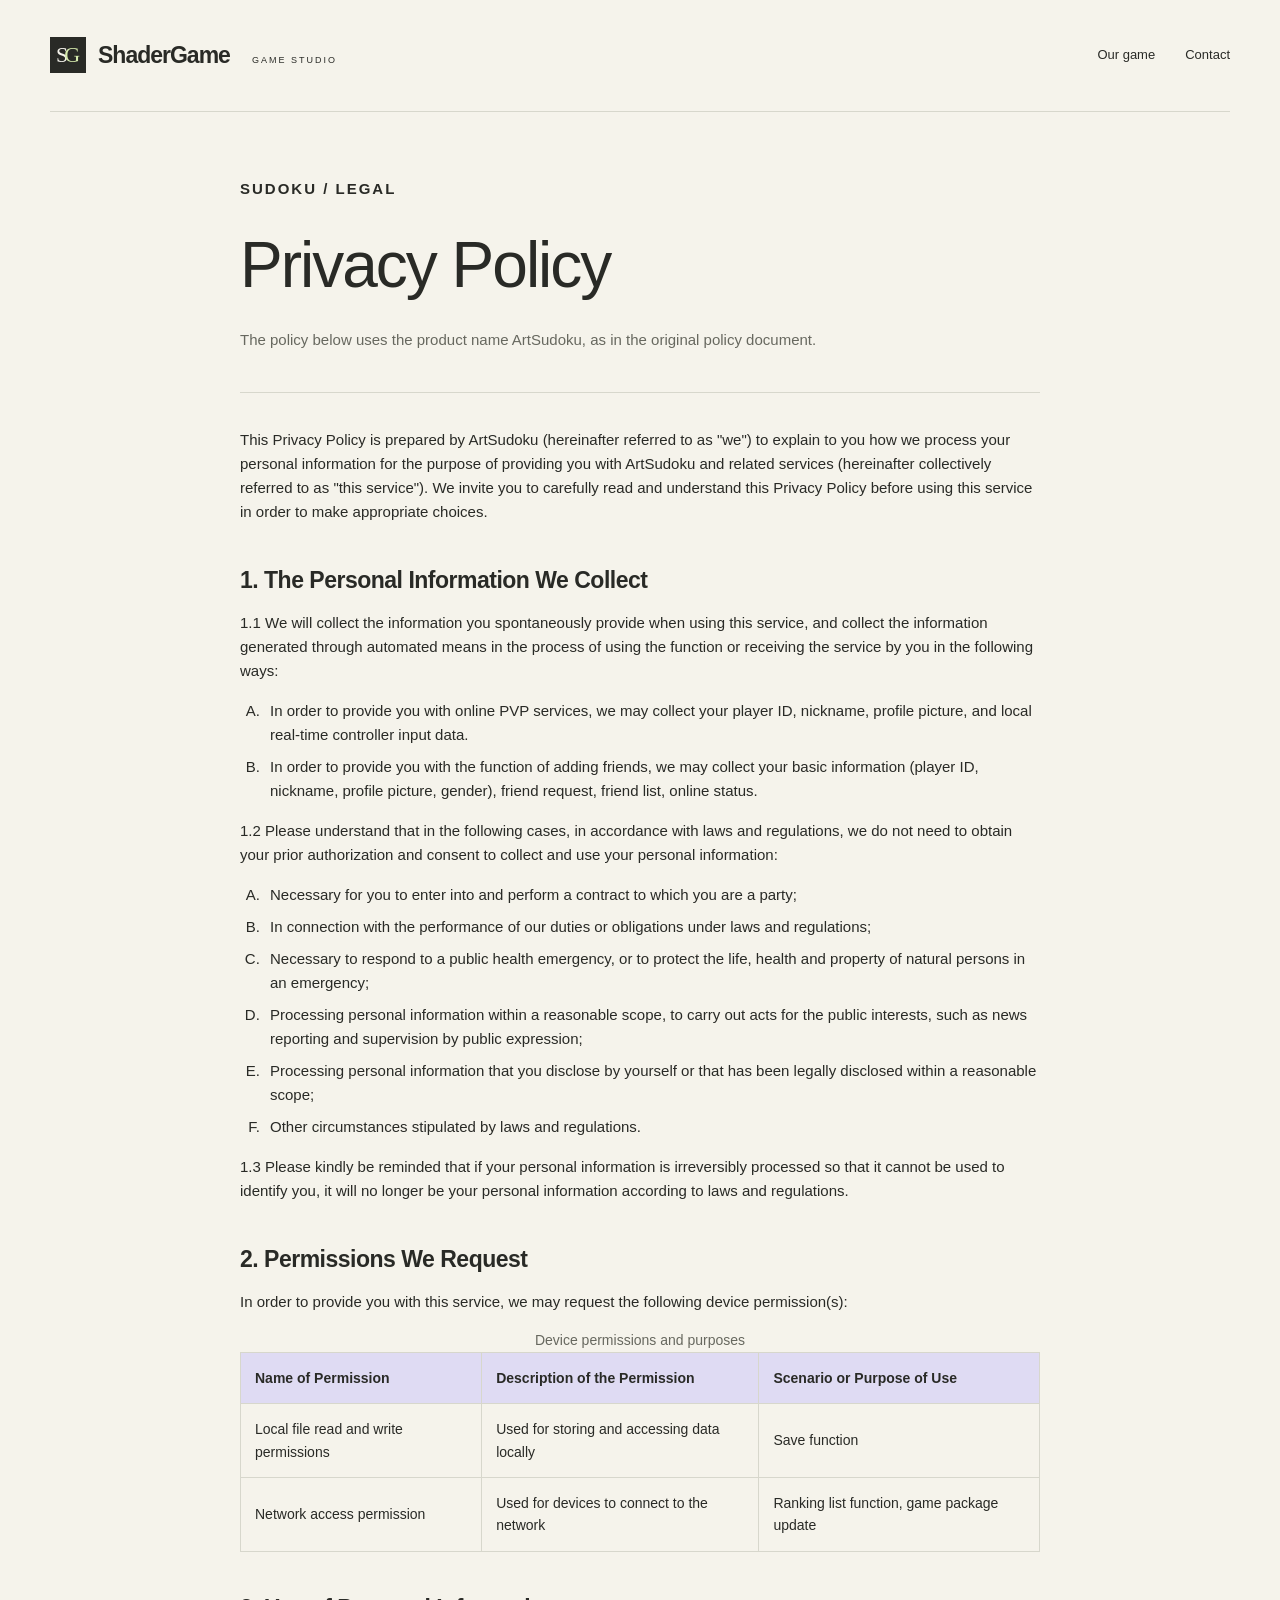
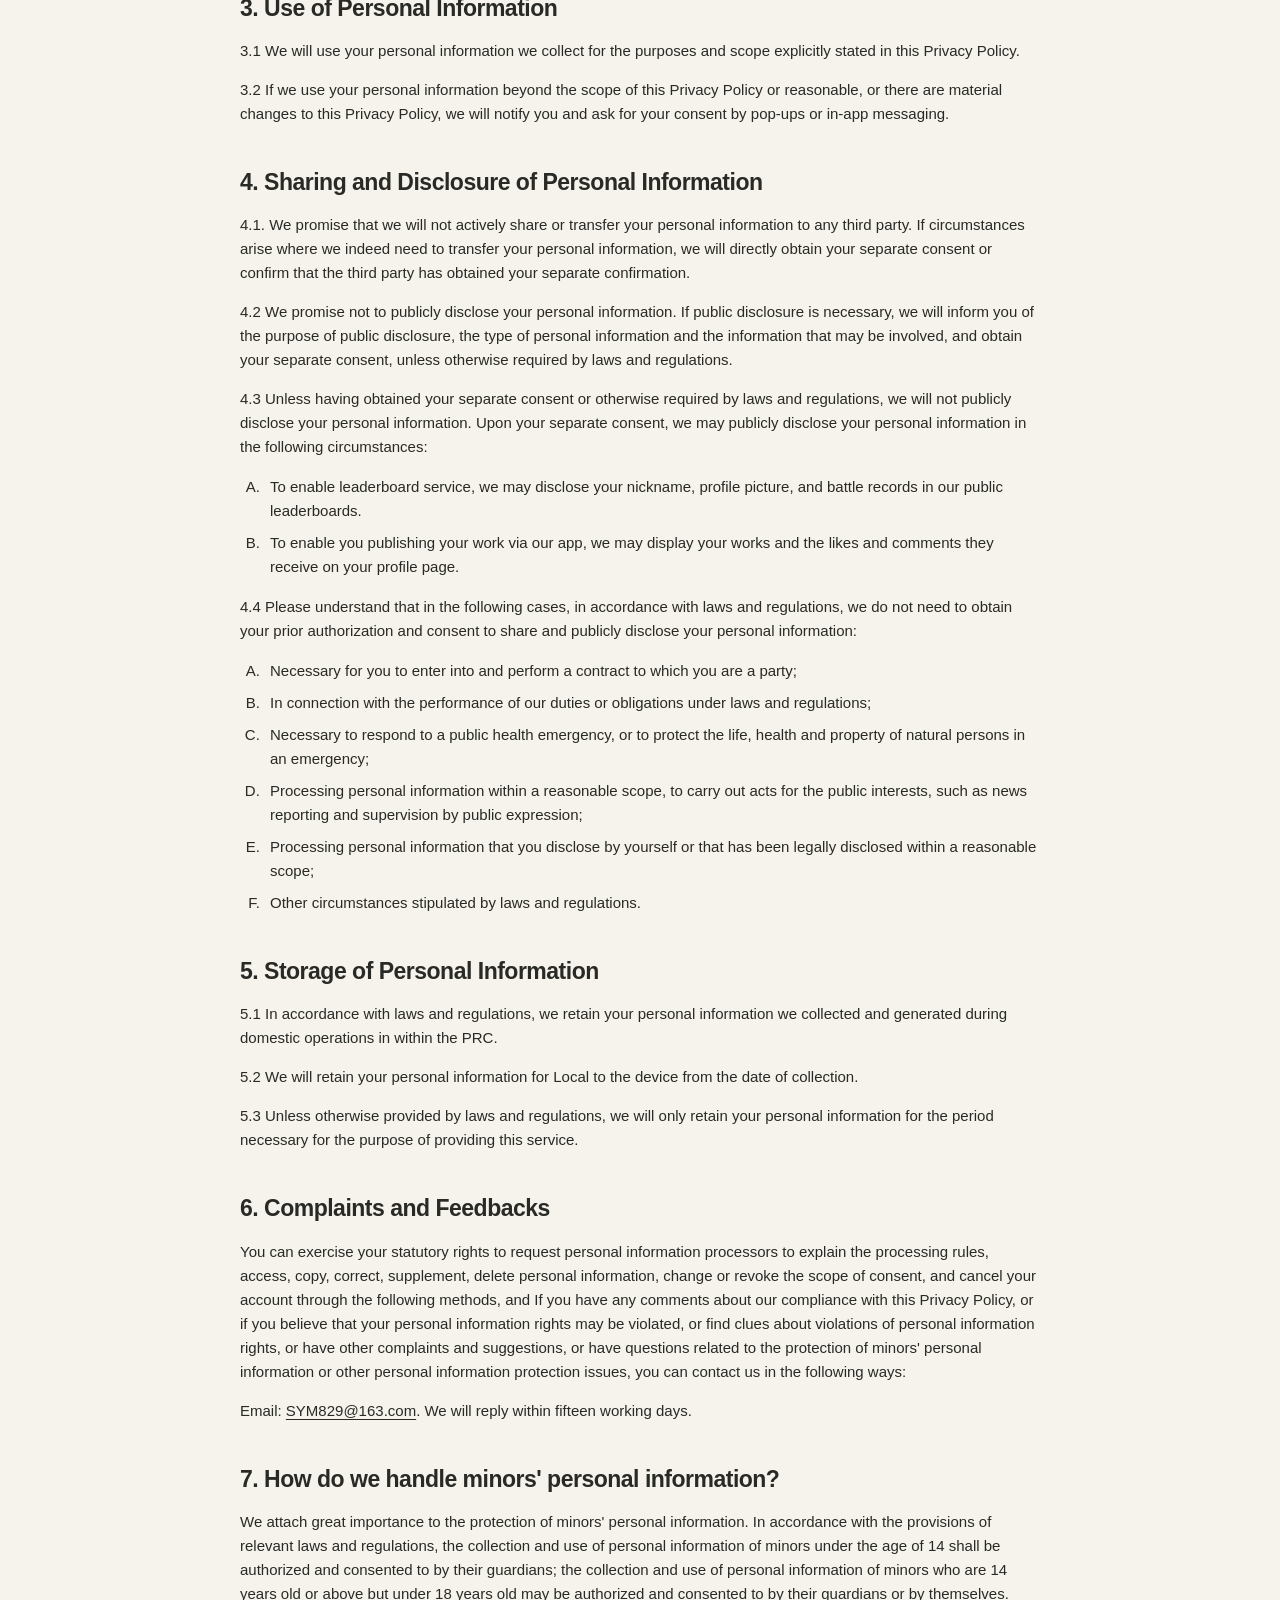
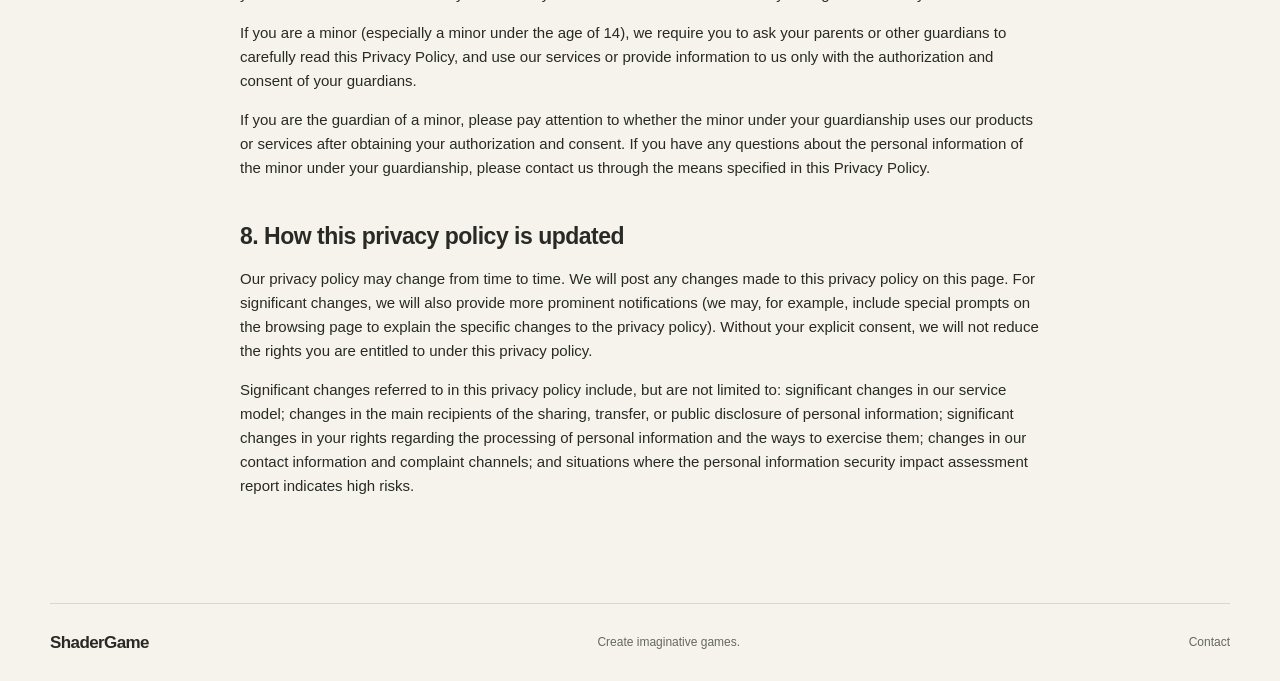
==== privacy.html @ ff15228d "init" ====
<!doctype html>
<html lang="en">
<head>
  <meta charset="utf-8">
  <meta name="viewport" content="width=device-width, initial-scale=1">
  <meta name="description" content="ArtSudoku privacy policy: personal information, permissions, data use, storage, and privacy contact details.">
  <meta name="theme-color" content="#f5f3eb">
  <title>Sudoku Privacy Policy | ShaderGame</title>
  <link rel="stylesheet" href="styles.css">
</head>
<body>
  <a class="skip-link" href="#main">Skip to content</a>
  <header class="site-header wrap">
    <a class="brand" href="./" aria-label="ShaderGame home"><span class="brand-mark" aria-hidden="true">S<span>G</span></span>ShaderGame<span class="brand-type">GAME STUDIO</span></a>
    <nav aria-label="Main navigation"><a href="./#game">Our game</a><a href="./#contact">Contact</a></nav>
  </header>
  <main id="main" class="policy wrap">
    <div class="policy-intro"><p class="eyebrow">SUDOKU / LEGAL</p><h1>Privacy Policy</h1><p class="muted">The policy below uses the product name ArtSudoku, as in the original policy document.</p></div>
    <p>This Privacy Policy is prepared by ArtSudoku (hereinafter referred to as "we") to explain to you how we process your personal information for the purpose of providing you with ArtSudoku and related services (hereinafter collectively referred to as "this service"). We invite you to carefully read and understand this Privacy Policy before using this service in order to make appropriate choices.</p>
    <section aria-labelledby="collection"><h2 id="collection">1. The Personal Information We Collect</h2>
      <p>1.1 We will collect the information you spontaneously provide when using this service, and collect the information generated through automated means in the process of using the function or receiving the service by you in the following ways:</p>
      <ol type="A"><li>In order to provide you with online PVP services, we may collect your player ID, nickname, profile picture, and local real-time controller input data.</li><li>In order to provide you with the function of adding friends, we may collect your basic information (player ID, nickname, profile picture, gender), friend request, friend list, online status.</li></ol>
      <p>1.2 Please understand that in the following cases, in accordance with laws and regulations, we do not need to obtain your prior authorization and consent to collect and use your personal information:</p>
      <ol type="A"><li>Necessary for you to enter into and perform a contract to which you are a party;</li><li>In connection with the performance of our duties or obligations under laws and regulations;</li><li>Necessary to respond to a public health emergency, or to protect the life, health and property of natural persons in an emergency;</li><li>Processing personal information within a reasonable scope, to carry out acts for the public interests, such as news reporting and supervision by public expression;</li><li>Processing personal information that you disclose by yourself or that has been legally disclosed within a reasonable scope;</li><li>Other circumstances stipulated by laws and regulations.</li></ol>
      <p>1.3 Please kindly be reminded that if your personal information is irreversibly processed so that it cannot be used to identify you, it will no longer be your personal information according to laws and regulations.</p>
    </section>
    <section aria-labelledby="permissions"><h2 id="permissions">2. Permissions We Request</h2><p>In order to provide you with this service, we may request the following device permission(s):</p>
      <div class="table-scroll"><table><caption class="muted">Device permissions and purposes</caption><thead><tr><th scope="col">Name of Permission</th><th scope="col">Description of the Permission</th><th scope="col">Scenario or Purpose of Use</th></tr></thead><tbody><tr><td>Local file read and write permissions</td><td>Used for storing and accessing data locally</td><td>Save function</td></tr><tr><td>Network access permission</td><td>Used for devices to connect to the network</td><td>Ranking list function, game package update</td></tr></tbody></table></div>
    </section>
    <section aria-labelledby="use"><h2 id="use">3. Use of Personal Information</h2><p>3.1 We will use your personal information we collect for the purposes and scope explicitly stated in this Privacy Policy.</p><p>3.2 If we use your personal information beyond the scope of this Privacy Policy or reasonable, or there are material changes to this Privacy Policy, we will notify you and ask for your consent by pop-ups or in-app messaging.</p></section>
    <section aria-labelledby="sharing"><h2 id="sharing">4. Sharing and Disclosure of Personal Information</h2>
      <p>4.1. We promise that we will not actively share or transfer your personal information to any third party. If circumstances arise where we indeed need to transfer your personal information, we will directly obtain your separate consent or confirm that the third party has obtained your separate confirmation.</p>
      <p>4.2 We promise not to publicly disclose your personal information. If public disclosure is necessary, we will inform you of the purpose of public disclosure, the type of personal information and the information that may be involved, and obtain your separate consent, unless otherwise required by laws and regulations.</p>
      <p>4.3 Unless having obtained your separate consent or otherwise required by laws and regulations, we will not publicly disclose your personal information. Upon your separate consent, we may publicly disclose your personal information in the following circumstances:</p>
      <ol type="A"><li>To enable leaderboard service, we may disclose your nickname, profile picture, and battle records in our public leaderboards.</li><li>To enable you publishing your work via our app, we may display your works and the likes and comments they receive on your profile page.</li></ol>
      <p>4.4 Please understand that in the following cases, in accordance with laws and regulations, we do not need to obtain your prior authorization and consent to share and publicly disclose your personal information:</p>
      <ol type="A"><li>Necessary for you to enter into and perform a contract to which you are a party;</li><li>In connection with the performance of our duties or obligations under laws and regulations;</li><li>Necessary to respond to a public health emergency, or to protect the life, health and property of natural persons in an emergency;</li><li>Processing personal information within a reasonable scope, to carry out acts for the public interests, such as news reporting and supervision by public expression;</li><li>Processing personal information that you disclose by yourself or that has been legally disclosed within a reasonable scope;</li><li>Other circumstances stipulated by laws and regulations.</li></ol>
    </section>
    <section aria-labelledby="storage"><h2 id="storage">5. Storage of Personal Information</h2><p>5.1 In accordance with laws and regulations, we retain your personal information we collected and generated during domestic operations in within the PRC.</p><p>5.2 We will retain your personal information for Local to the device from the date of collection.</p><p>5.3 Unless otherwise provided by laws and regulations, we will only retain your personal information for the period necessary for the purpose of providing this service.</p></section>
    <section aria-labelledby="feedback"><h2 id="feedback">6. Complaints and Feedbacks</h2>
      <p>You can exercise your statutory rights to request personal information processors to explain the processing rules, access, copy, correct, supplement, delete personal information, change or revoke the scope of consent, and cancel your account through the following methods, and If you have any comments about our compliance with this Privacy Policy, or if you believe that your personal information rights may be violated, or find clues about violations of personal information rights, or have other complaints and suggestions, or have questions related to the protection of minors' personal information or other personal information protection issues, you can contact us in the following ways:</p>
      <p>Email: <a href="mailto:SYM829@163.com">SYM829@163.com</a>. We will reply within fifteen working days.</p>
    </section>
    <section aria-labelledby="minors"><h2 id="minors">7. How do we handle minors' personal information?</h2>
      <p>We attach great importance to the protection of minors' personal information. In accordance with the provisions of relevant laws and regulations, the collection and use of personal information of minors under the age of 14 shall be authorized and consented to by their guardians; the collection and use of personal information of minors who are 14 years old or above but under 18 years old may be authorized and consented to by their guardians or by themselves.</p>
      <p>If you are a minor (especially a minor under the age of 14), we require you to ask your parents or other guardians to carefully read this Privacy Policy, and use our services or provide information to us only with the authorization and consent of your guardians.</p>
      <p>If you are the guardian of a minor, please pay attention to whether the minor under your guardianship uses our products or services after obtaining your authorization and consent. If you have any questions about the personal information of the minor under your guardianship, please contact us through the means specified in this Privacy Policy.</p>
    </section>
    <section aria-labelledby="updates"><h2 id="updates">8. How this privacy policy is updated</h2>
      <p>Our privacy policy may change from time to time. We will post any changes made to this privacy policy on this page. For significant changes, we will also provide more prominent notifications (we may, for example, include special prompts on the browsing page to explain the specific changes to the privacy policy). Without your explicit consent, we will not reduce the rights you are entitled to under this privacy policy.</p>
      <p>Significant changes referred to in this privacy policy include, but are not limited to: significant changes in our service model; changes in the main recipients of the sharing, transfer, or public disclosure of personal information; significant changes in your rights regarding the processing of personal information and the ways to exercise them; changes in our contact information and complaint channels; and situations where the personal information security impact assessment report indicates high risks.</p>
    </section>
  </main>
  <footer class="site-footer wrap"><a class="footer-brand" href="./">ShaderGame</a><span>Create imaginative games.</span><a href="./#contact">Contact</a></footer>
</body>
</html>
---- styles.css ----
:root { color-scheme: light; --paper: #f5f3eb; --ink: #292a26; --muted: #67685f; --line: #d7d7cc; --purple: #dfdbf3; --green: #d6ebad; }
* { box-sizing: border-box; }
html { scroll-behavior: smooth; scroll-padding-top: 24px; }
body { margin: 0; background: var(--paper); color: var(--ink); font-family: Arial, Helvetica, sans-serif; line-height: 1.6; }
a { color: inherit; text-decoration: none; }
a:focus-visible { outline: 3px solid #6554a7; outline-offset: 6px; }
a:hover { text-decoration: underline; text-underline-offset: 5px; }
.wrap { width: min(1180px, calc(100% - 96px)); margin-inline: auto; }
.skip-link { position: absolute; top: -80px; left: 16px; padding: 10px 20px; background: var(--ink); color: white; z-index: 10; }
.skip-link:focus { top: 12px; }
.site-header { display: flex; justify-content: space-between; align-items: center; min-height: 112px; border-bottom: 1px solid var(--line); gap: 24px; }
.brand { display: flex; align-items: center; gap: 12px; font-size: 23px; font-weight: 700; letter-spacing: -1px; }
.brand-mark { display: flex; align-items: center; justify-content: center; width: 36px; height: 36px; background: var(--ink); color: var(--paper); font: 22px Georgia, serif; letter-spacing: -4px; padding-right: 4px; }
.brand-mark span { color: var(--green); }
.brand-type { align-self: flex-end; margin: 0 0 7px 10px; font-size: 9px; letter-spacing: 2px; font-weight: 400; }
nav { display: flex; gap: 30px; font-size: 13px; }
.hero { display: grid; grid-template-columns: 1.2fr 1fr; align-items: center; gap: 60px; padding-block: 100px 108px; }
.eyebrow { font-size: 11px; font-weight: 600; letter-spacing: 2px; margin: 0 0 30px; }
.status-dot { display: inline-block; width: 7px; height: 7px; border-radius: 50%; background: #5d7641; margin-right: 7px; }
h1 { font-size: clamp(48px, 5.5vw, 76px); letter-spacing: -4px; line-height: 1.08; font-weight: 500; margin: 0 0 28px; }
em { font-family: Georgia, 'Times New Roman', serif; font-weight: 400; }
.hero-description { color: var(--muted); font-size: 17px; line-height: 1.8; }
.chinese { font-size: 13px; color: var(--muted); margin-top: 16px; }
.button { display: inline-flex; justify-content: space-between; align-items: center; gap: 36px; background: var(--ink); color: var(--paper); padding: 15px 23px; margin-top: 26px; font-size: 13px; }
.button:hover { background: #45463f; text-decoration: none; }
.hero-art { position: relative; padding: 40px 30px; background: var(--purple); border: 1px solid #cbc6e0; }
.art-label, .art-note { display: block; font-size: 9px; letter-spacing: 1.7px; }
.art-label { margin-bottom: 30px; }
.puzzle-frame { margin: 0 6px 30px; border: 2px solid var(--ink); transform: rotate(-6deg); box-shadow: 9px 10px 0 #b9b3d3; }
.puzzle { display: block; width: 100%; height: auto; }
.art-note { text-align: right; }
.floating-number { position: absolute; bottom: 50px; right: -20px; width: 64px; height: 72px; background: var(--green); border: 1px solid var(--ink); display: grid; place-items: center; font: italic 48px Georgia, serif; transform: rotate(9deg); }
.game-section { background: var(--green); border-block: 1px solid #becb9f; padding-block: 70px; }
.game-layout { display: grid; grid-template-columns: 1fr 1fr; gap: 90px; }
h2 { font-size: clamp(42px, 5vw, 64px); font-weight: 500; line-height: 1.1; letter-spacing: -2.5px; margin: 0; }
.game-layout h2 { font-size: clamp(70px, 8vw, 112px); letter-spacing: -6px; margin-top: 46px; }
.title-dot { color: #667f46; }
.game-subtitle { font-size: 13px; margin-top: 24px; }
.tag { display: inline-block; font-size: 10px; letter-spacing: 1.4px; border: 1px solid #8d9f72; padding: 4px 10px; }
h3 { font-weight: 500; font-size: 30px; line-height: 1.25; letter-spacing: -1px; margin-block: 25px 18px; }
.game-copy p { max-width: 440px; font-size: 14px; }
.text-link { display: inline-flex; gap: 35px; border-bottom: 1px solid var(--ink); padding-block: 12px 6px; font-size: 13px; }
.studio-section { padding-block: 85px; border-bottom: 1px solid var(--line); }
.studio-layout { display: grid; grid-template-columns: 1fr 1fr; gap: 90px; align-items: center; }
.studio-statement { font-size: 23px; line-height: 1.55; margin-top: 0; }
.muted { color: var(--muted); font-size: 14px; }
.contact-section { padding-block: 70px; display: flex; justify-content: space-between; align-items: center; gap: 36px; }
.contact-section .eyebrow { margin-bottom: 20px; }
.contact-section h2 { font-size: 48px; }
.contact-section p:last-child { font-size: 14px; color: var(--muted); }
.contact-email { font-size: clamp(18px, 2.5vw, 30px); letter-spacing: -0.5px; border-bottom: 1px solid var(--ink); padding-bottom: 6px; overflow-wrap: anywhere; }
.contact-email span { margin-left: 18px; }
.site-footer { display: flex; align-items: center; justify-content: space-between; gap: 20px; border-top: 1px solid var(--line); padding-block: 25px; font-size: 12px; color: var(--muted); }
.footer-brand { color: var(--ink); font-weight: 700; font-size: 17px; letter-spacing: -0.6px; }
.policy { max-width: 800px; margin-inline: auto; padding-block: 65px 90px; }
.policy h1 { font-size: clamp(40px, 6vw, 64px); letter-spacing: -2px; }
.policy-intro { border-bottom: 1px solid var(--line); padding-bottom: 25px; margin-bottom: 35px; }
.policy h2 { font: 600 23px/1.4 Arial, Helvetica, sans-serif; letter-spacing: -0.5px; margin-block: 40px 15px; }
.policy p, .policy li { font-size: 15px; }
.policy ol { padding-left: 24px; }
.policy li { padding-left: 6px; margin-block: 8px; }
.policy a { text-decoration: underline; text-underline-offset: 3px; }
.table-scroll { overflow-x: auto; }
table { width: 100%; border-collapse: collapse; font-size: 14px; }
th, td { padding: 14px; text-align: left; border: 1px solid var(--line); }
th { background: var(--purple); }
@media (min-width: 1600px) { .hero { padding-block: 125px; } }
@media (max-width: 900px) {
  .wrap { width: calc(100% - 48px); }
  .brand-type { display: none; }
  .hero { gap: 32px; padding-block: 70px; }
  h1 { letter-spacing: -2px; }
  .hero-art { padding: 26px 18px; }
  .art-label { font-size: 8px; letter-spacing: 0.7px; }
  .game-layout, .studio-layout { gap: 40px; }
}
@media (max-width: 640px) {
  .site-header { min-height: 90px; flex-wrap: wrap; padding-block: 20px; gap: 15px; }
  .brand { font-size: 21px; }
  nav { gap: 22px; font-size: 12px; }
  .hero { grid-template-columns: 1fr; gap: 52px; padding-block: 52px 60px; }
  h1 { font-size: clamp(43px, 10vw, 64px); }
  .hero-description { font-size: 15px; }
  .hero-art { width: min(100%, 380px); justify-self: center; padding: 30px 26px; }
  .floating-number { right: -12px; }
  .game-layout, .studio-layout { grid-template-columns: 1fr; gap: 30px; }
  .game-section { padding-block: 48px; }
  .game-layout h2 { margin-top: 20px; }
  .game-copy { border-top: 1px solid #aabf8a; padding-top: 28px; }
  .studio-section { padding-block: 55px; }
  .studio-statement { font-size: 20px; }
  .contact-section { display: block; padding-block: 50px; }
  .contact-email { display: inline-block; margin-top: 15px; font-size: 23px; }
  .site-footer { flex-wrap: wrap; font-size: 11px; }
  .site-footer > span { display: none; }
  .policy { padding-block: 40px 60px; }
  .policy h2 { font-size: 21px; }
  th, td { padding: 10px; }
}
@media (prefers-reduced-motion: reduce) { html { scroll-behavior: auto; } }
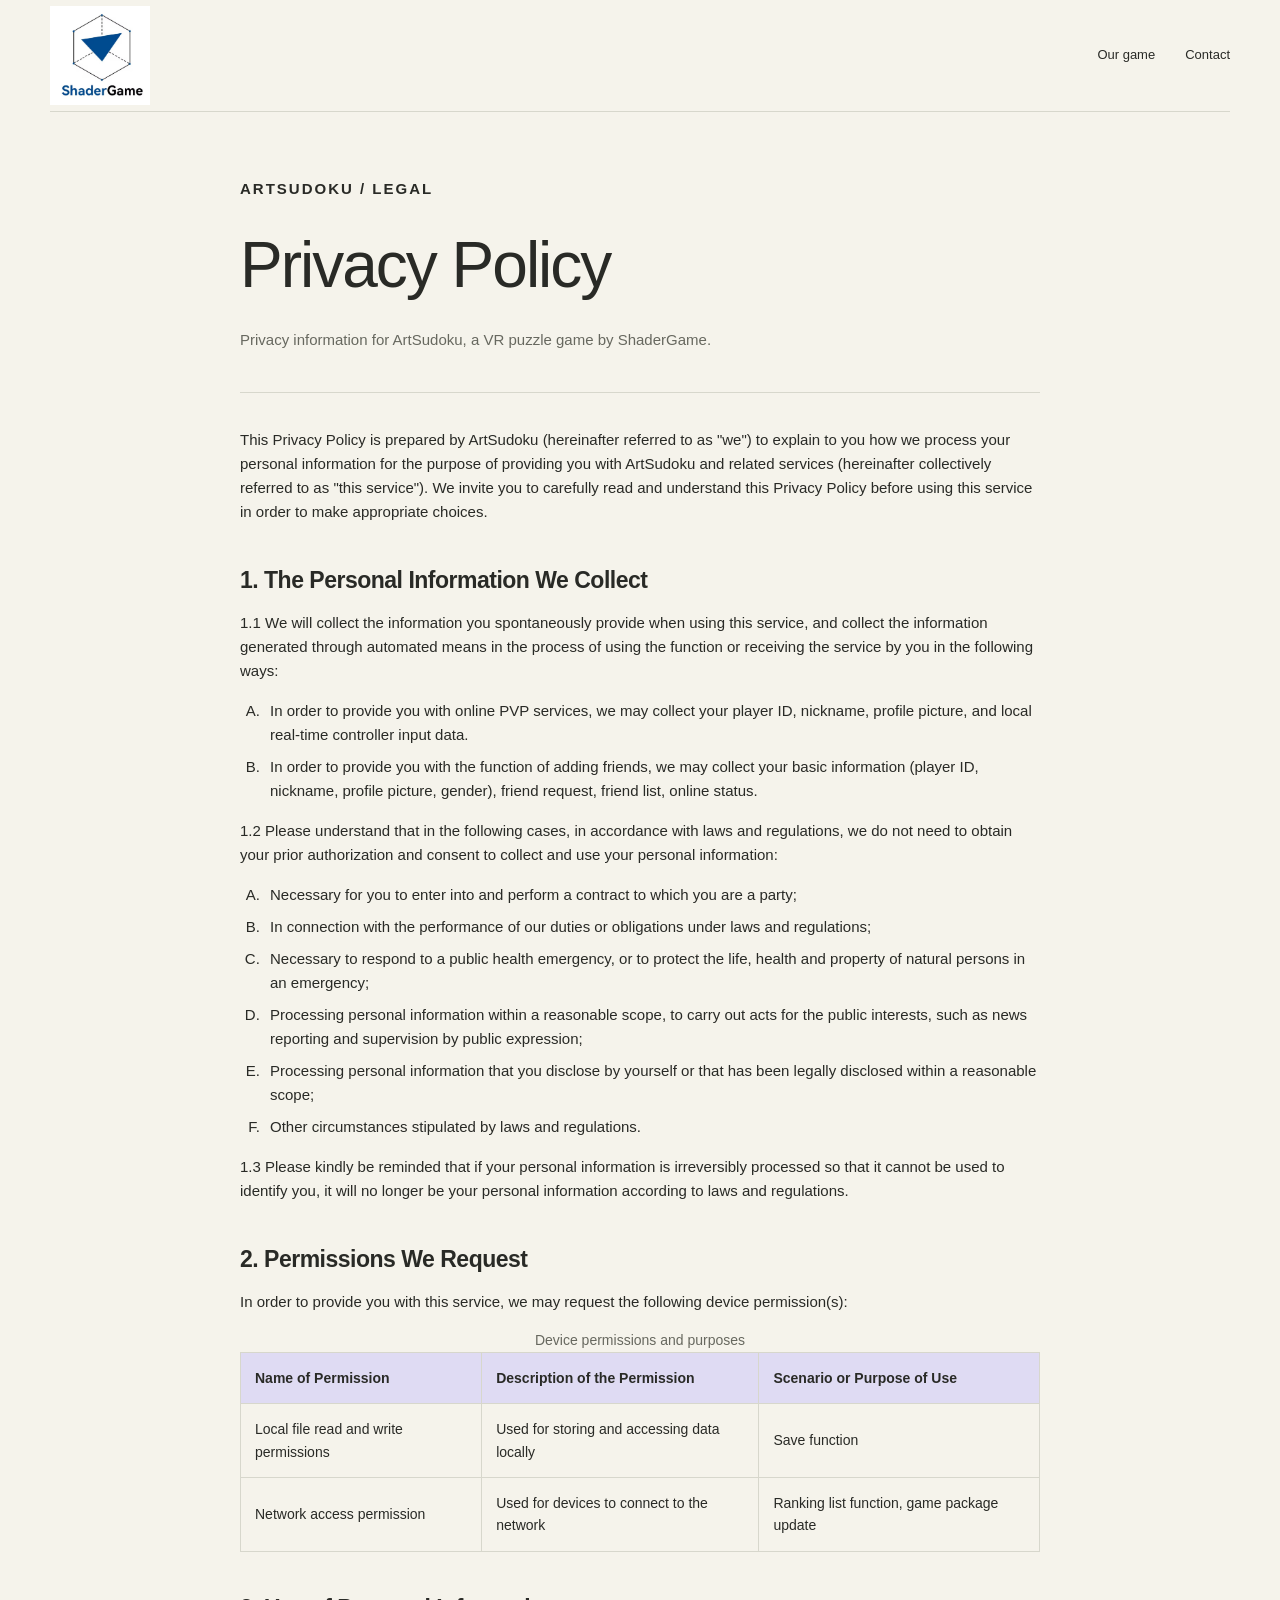
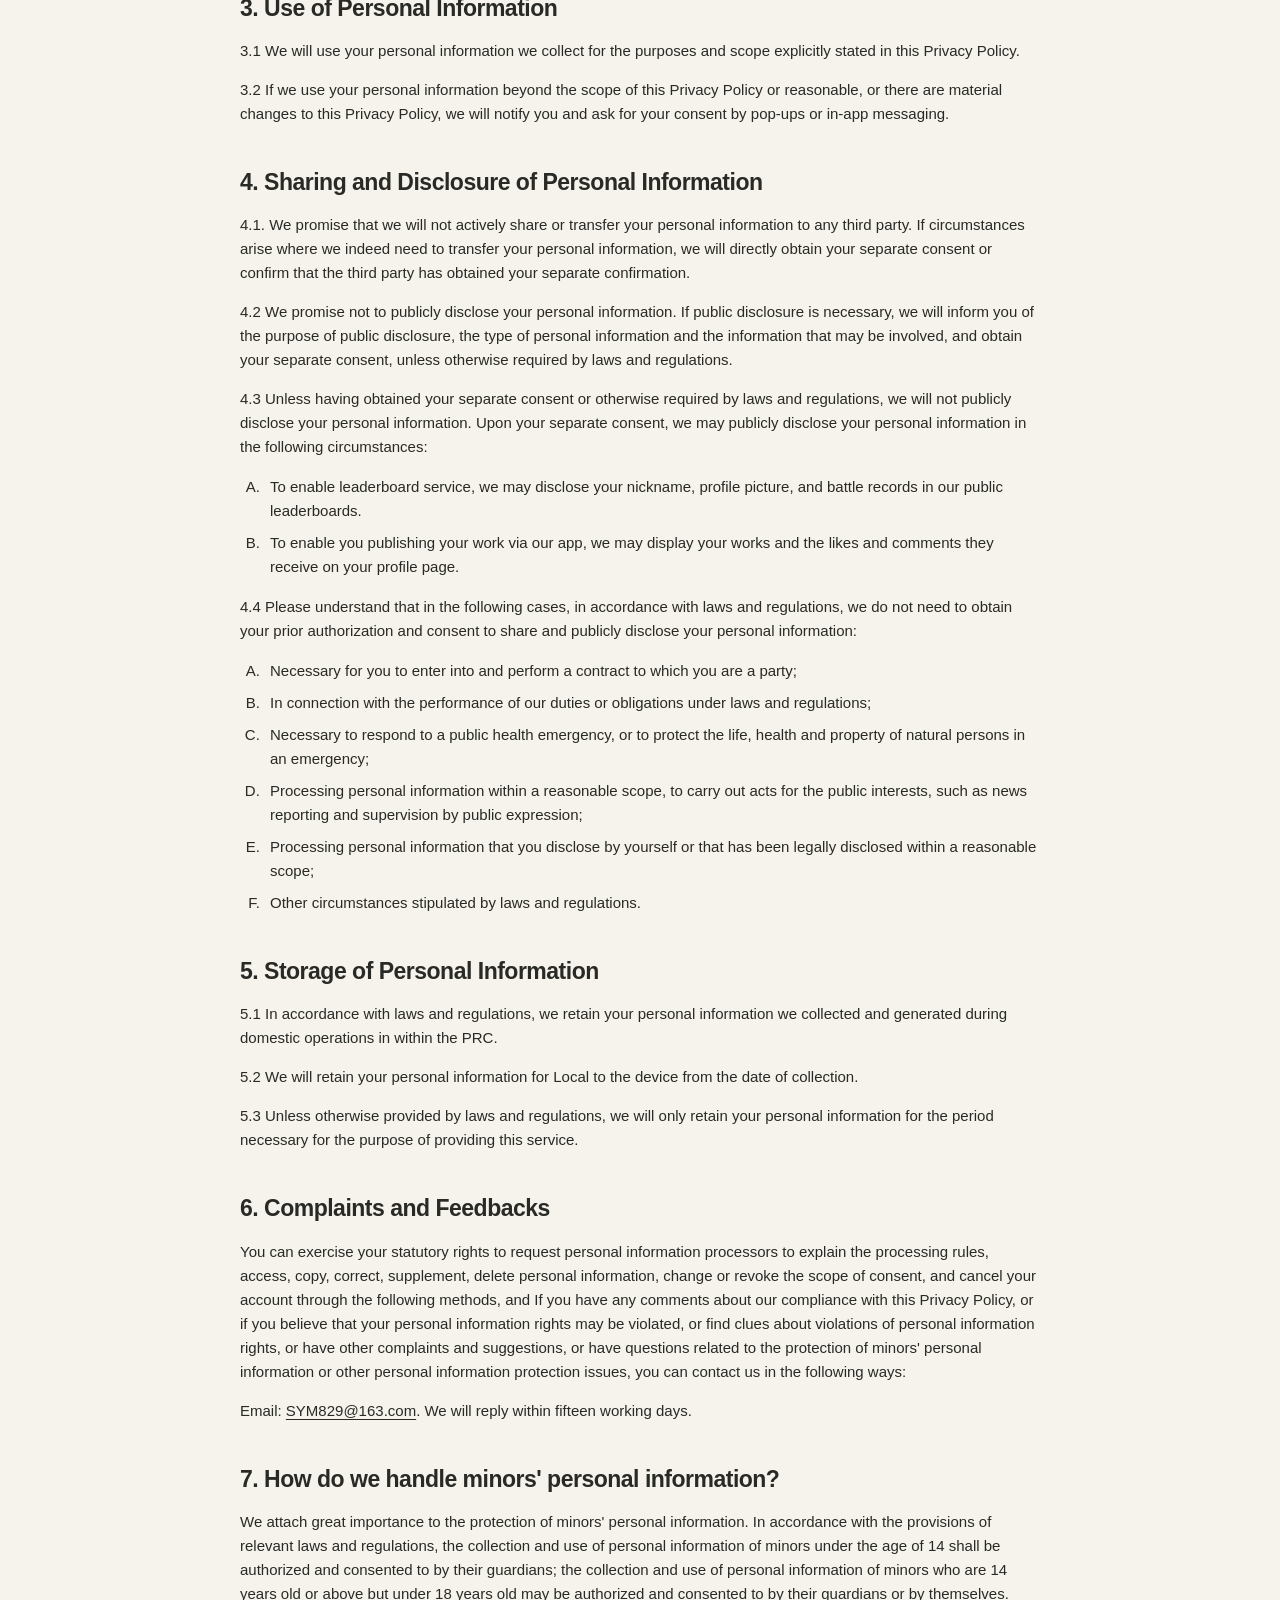
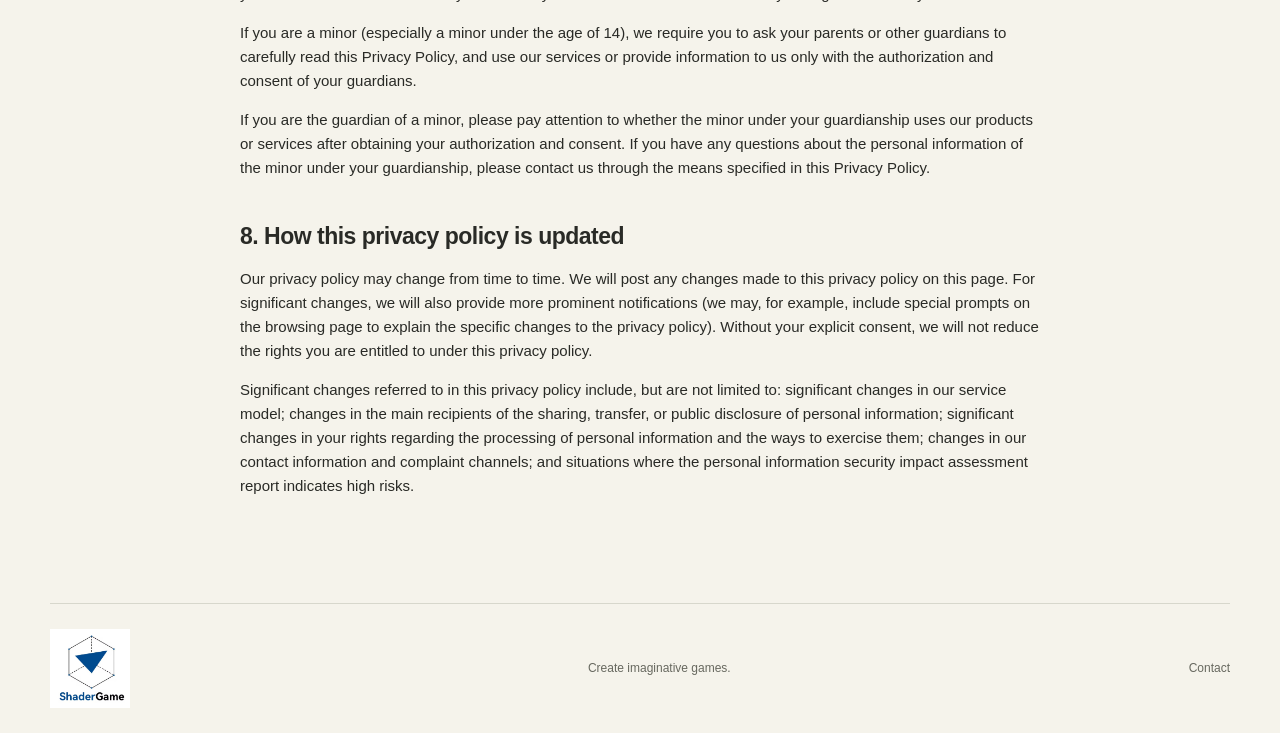
==== commit 48fa66da: "updata" ====
--- a/privacy.html
+++ b/privacy.html
@@ -1,21 +1,21 @@
-<!doctype html>
+<!DOCTYPE html>
 <html lang="en">
 <head>
   <meta charset="utf-8">
   <meta name="viewport" content="width=device-width, initial-scale=1">
   <meta name="description" content="ArtSudoku privacy policy: personal information, permissions, data use, storage, and privacy contact details.">
   <meta name="theme-color" content="#f5f3eb">
-  <title>Sudoku Privacy Policy | ShaderGame</title>
+  <title>ArtSudoku Privacy Policy | ShaderGame</title>
   <link rel="stylesheet" href="styles.css">
 </head>
 <body>
   <a class="skip-link" href="#main">Skip to content</a>
   <header class="site-header wrap">
-    <a class="brand" href="./" aria-label="ShaderGame home"><span class="brand-mark" aria-hidden="true">S<span>G</span></span>ShaderGame<span class="brand-type">GAME STUDIO</span></a>
+    <a class="brand" href="./" aria-label="ShaderGame home"><img class="brand-logo" src="logo.jpg" alt="ShaderGame" width="585" height="581"></a>
     <nav aria-label="Main navigation"><a href="./#game">Our game</a><a href="./#contact">Contact</a></nav>
   </header>
   <main id="main" class="policy wrap">
-    <div class="policy-intro"><p class="eyebrow">SUDOKU / LEGAL</p><h1>Privacy Policy</h1><p class="muted">The policy below uses the product name ArtSudoku, as in the original policy document.</p></div>
+    <div class="policy-intro"><p class="eyebrow">ARTSUDOKU / LEGAL</p><h1>Privacy Policy</h1><p class="muted">Privacy information for ArtSudoku, a VR puzzle game by ShaderGame.</p></div>
     <p>This Privacy Policy is prepared by ArtSudoku (hereinafter referred to as "we") to explain to you how we process your personal information for the purpose of providing you with ArtSudoku and related services (hereinafter collectively referred to as "this service"). We invite you to carefully read and understand this Privacy Policy before using this service in order to make appropriate choices.</p>
     <section aria-labelledby="collection"><h2 id="collection">1. The Personal Information We Collect</h2>
       <p>1.1 We will collect the information you spontaneously provide when using this service, and collect the information generated through automated means in the process of using the function or receiving the service by you in the following ways:</p>
@@ -51,6 +51,6 @@
       <p>Significant changes referred to in this privacy policy include, but are not limited to: significant changes in our service model; changes in the main recipients of the sharing, transfer, or public disclosure of personal information; significant changes in your rights regarding the processing of personal information and the ways to exercise them; changes in our contact information and complaint channels; and situations where the personal information security impact assessment report indicates high risks.</p>
     </section>
   </main>
-  <footer class="site-footer wrap"><a class="footer-brand" href="./">ShaderGame</a><span>Create imaginative games.</span><a href="./#contact">Contact</a></footer>
+  <footer class="site-footer wrap"><a class="footer-brand" href="./" aria-label="ShaderGame home"><img class="brand-logo" src="logo.jpg" alt="ShaderGame" width="585" height="581" loading="lazy"></a><span>Create imaginative games.</span><a href="./#contact">Contact</a></footer>
 </body>
 </html>
--- a/styles.css
+++ b/styles.css
@@ -3,16 +3,14 @@
 html { scroll-behavior: smooth; scroll-padding-top: 24px; }
 body { margin: 0; background: var(--paper); color: var(--ink); font-family: Arial, Helvetica, sans-serif; line-height: 1.6; }
 a { color: inherit; text-decoration: none; }
-a:focus-visible { outline: 3px solid #6554a7; outline-offset: 6px; }
+a:focus-visible, summary:focus-visible { outline: 3px solid #6554a7; outline-offset: 6px; }
 a:hover { text-decoration: underline; text-underline-offset: 5px; }
 .wrap { width: min(1180px, calc(100% - 96px)); margin-inline: auto; }
 .skip-link { position: absolute; top: -80px; left: 16px; padding: 10px 20px; background: var(--ink); color: white; z-index: 10; }
 .skip-link:focus { top: 12px; }
 .site-header { display: flex; justify-content: space-between; align-items: center; min-height: 112px; border-bottom: 1px solid var(--line); gap: 24px; }
-.brand { display: flex; align-items: center; gap: 12px; font-size: 23px; font-weight: 700; letter-spacing: -1px; }
-.brand-mark { display: flex; align-items: center; justify-content: center; width: 36px; height: 36px; background: var(--ink); color: var(--paper); font: 22px Georgia, serif; letter-spacing: -4px; padding-right: 4px; }
-.brand-mark span { color: var(--green); }
-.brand-type { align-self: flex-end; margin: 0 0 7px 10px; font-size: 9px; letter-spacing: 2px; font-weight: 400; }
+.brand, .footer-brand { display: inline-flex; flex-shrink: 0; }
+.brand-logo { display: block; width: 100px; height: auto; }
 nav { display: flex; gap: 30px; font-size: 13px; }
 .hero { display: grid; grid-template-columns: 1.2fr 1fr; align-items: center; gap: 60px; padding-block: 100px 108px; }
 .eyebrow { font-size: 11px; font-weight: 600; letter-spacing: 2px; margin: 0 0 30px; }
@@ -40,6 +38,33 @@
 h3 { font-weight: 500; font-size: 30px; line-height: 1.25; letter-spacing: -1px; margin-block: 25px 18px; }
 .game-copy p { max-width: 440px; font-size: 14px; }
 .text-link { display: inline-flex; gap: 35px; border-bottom: 1px solid var(--ink); padding-block: 12px 6px; font-size: 13px; }
+.game-facts { display: flex; flex-wrap: wrap; gap: 8px; max-width: 390px; margin-top: 28px; }
+.game-facts span { border: 1px solid #8d9f72; padding: 5px 10px; font-size: 11px; }
+.modes-section, .experience-section, .faq-section { padding-block: 80px; border-bottom: 1px solid var(--line); }
+.section-heading { display: grid; grid-template-columns: 1.3fr 1fr; gap: 70px; align-items: end; margin-bottom: 42px; }
+.section-heading .eyebrow { margin-bottom: 22px; }
+.section-heading h2 { font-size: clamp(38px, 4.5vw, 56px); }
+.section-heading > p { max-width: 380px; margin: 0; }
+.mode-grid { display: grid; grid-template-columns: repeat(3, minmax(0, 1fr)); border: 1px solid var(--line); }
+.mode-card { padding: 30px; }
+.mode-card + .mode-card { border-left: 1px solid var(--line); }
+.mode-card:nth-child(2) { background: var(--purple); }
+.mode-number { font-size: 10px; letter-spacing: 1.5px; }
+.mode-card h3 { font-size: 26px; }
+.mode-card p, .play-steps p, .experience-grid p, .faq-list p { font-size: 14px; }
+.mode-card .mode-note { margin-top: 24px; font-size: 12px; color: #54554d; }
+.play-section { padding-block: 80px; background: var(--purple); border-block: 1px solid #cbc6e0; }
+.play-steps { display: grid; grid-template-columns: repeat(3, minmax(0, 1fr)); gap: 40px; padding: 0; margin: 0; list-style: none; counter-reset: steps; }
+.play-steps li { counter-increment: steps; border-top: 1px solid #aaa3c4; padding-top: 22px; }
+.play-steps li::before { content: "0" counter(steps); font: italic 36px Georgia, serif; }
+.play-steps h3, .experience-grid h3 { font-size: 24px; margin-top: 18px; }
+.experience-grid { display: grid; grid-template-columns: 1fr 1fr; gap: 90px; }
+.experience-grid article { border-top: 1px solid var(--line); padding-top: 10px; }
+.faq-list { border-top: 1px solid var(--line); }
+.faq-list details { border-bottom: 1px solid var(--line); padding: 20px 0; }
+.faq-list summary { cursor: pointer; font-size: 17px; font-weight: 500; }
+.faq-list p { max-width: 850px; color: var(--muted); margin-bottom: 0; }
+.faq-list a { color: var(--ink); text-decoration: underline; text-underline-offset: 3px; }
 .studio-section { padding-block: 85px; border-bottom: 1px solid var(--line); }
 .studio-layout { display: grid; grid-template-columns: 1fr 1fr; gap: 90px; align-items: center; }
 .studio-statement { font-size: 23px; line-height: 1.55; margin-top: 0; }
@@ -51,7 +76,7 @@
 .contact-email { font-size: clamp(18px, 2.5vw, 30px); letter-spacing: -0.5px; border-bottom: 1px solid var(--ink); padding-bottom: 6px; overflow-wrap: anywhere; }
 .contact-email span { margin-left: 18px; }
 .site-footer { display: flex; align-items: center; justify-content: space-between; gap: 20px; border-top: 1px solid var(--line); padding-block: 25px; font-size: 12px; color: var(--muted); }
-.footer-brand { color: var(--ink); font-weight: 700; font-size: 17px; letter-spacing: -0.6px; }
+.footer-brand .brand-logo { width: 80px; }
 .policy { max-width: 800px; margin-inline: auto; padding-block: 65px 90px; }
 .policy h1 { font-size: clamp(40px, 6vw, 64px); letter-spacing: -2px; }
 .policy-intro { border-bottom: 1px solid var(--line); padding-bottom: 25px; margin-bottom: 35px; }
@@ -67,17 +92,19 @@
 @media (min-width: 1600px) { .hero { padding-block: 125px; } }
 @media (max-width: 900px) {
   .wrap { width: calc(100% - 48px); }
-  .brand-type { display: none; }
   .hero { gap: 32px; padding-block: 70px; }
   h1 { letter-spacing: -2px; }
   .hero-art { padding: 26px 18px; }
   .art-label { font-size: 8px; letter-spacing: 0.7px; }
   .game-layout, .studio-layout { gap: 40px; }
+  .section-heading { gap: 40px; }
+  .mode-card { padding: 22px; }
+  .experience-grid { gap: 40px; }
 }
 @media (max-width: 640px) {
   .site-header { min-height: 90px; flex-wrap: wrap; padding-block: 20px; gap: 15px; }
-  .brand { font-size: 21px; }
-  nav { gap: 22px; font-size: 12px; }
+  .brand-logo { width: 80px; }
+  nav { flex-wrap: wrap; gap: 12px 20px; font-size: 12px; }
   .hero { grid-template-columns: 1fr; gap: 52px; padding-block: 52px 60px; }
   h1 { font-size: clamp(43px, 10vw, 64px); }
   .hero-description { font-size: 15px; }
@@ -87,6 +114,14 @@
   .game-section { padding-block: 48px; }
   .game-layout h2 { margin-top: 20px; }
   .game-copy { border-top: 1px solid #aabf8a; padding-top: 28px; }
+  .modes-section, .experience-section, .faq-section, .play-section { padding-block: 50px; }
+  .section-heading { grid-template-columns: 1fr; gap: 22px; margin-bottom: 30px; }
+  .mode-grid, .play-steps, .experience-grid { grid-template-columns: 1fr; gap: 0; }
+  .mode-card { padding: 28px; }
+  .mode-card + .mode-card { border-left: 0; border-top: 1px solid var(--line); }
+  .play-steps { gap: 24px; }
+  .experience-grid { gap: 24px; }
+  .faq-list summary { font-size: 16px; }
   .studio-section { padding-block: 55px; }
   .studio-statement { font-size: 20px; }
   .contact-section { display: block; padding-block: 50px; }
